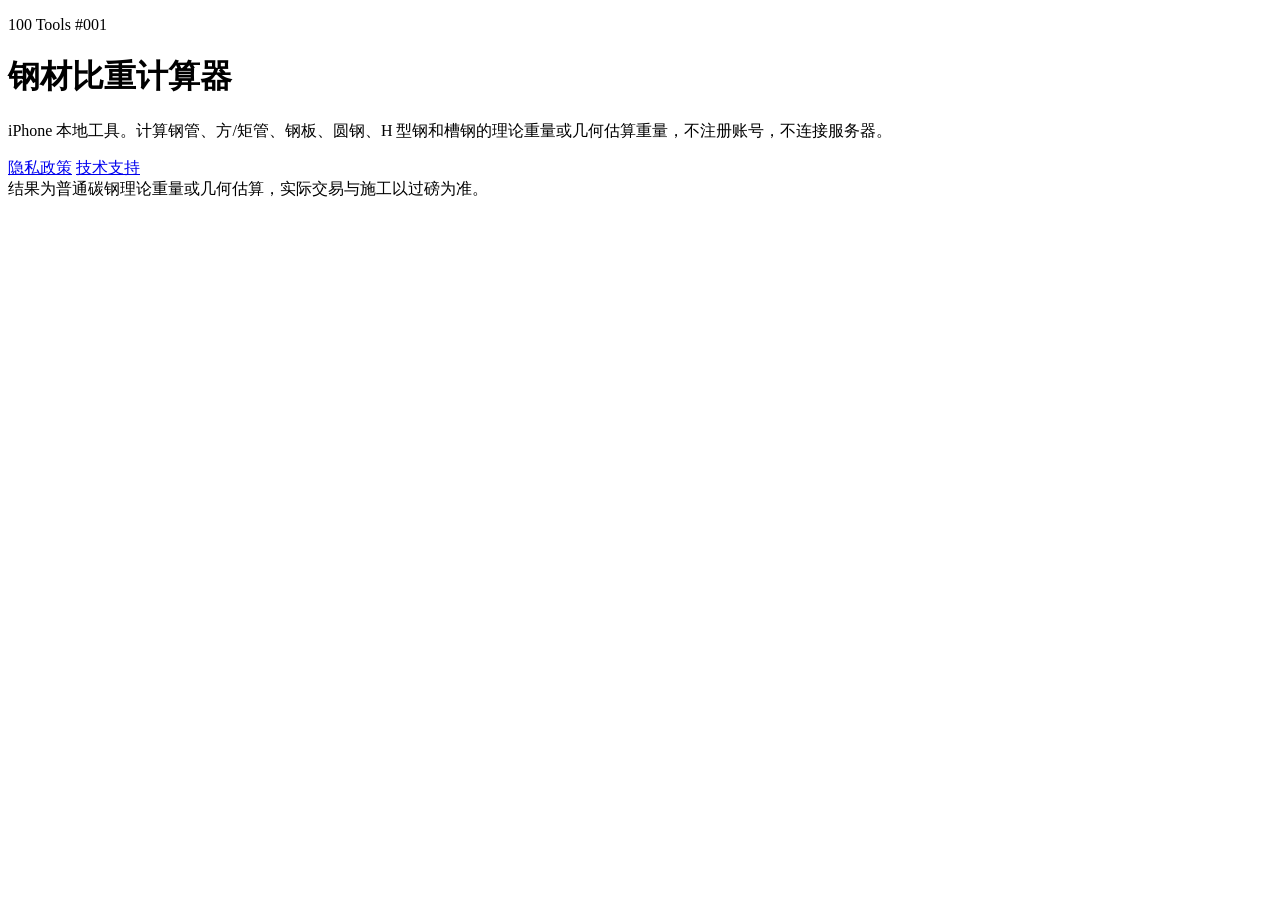
==== index.html @ 985f44a3 "Create index.html for steel weight calculator Added a basic HTML structure for a steel weight calcul" ====
<!DOCTYPE html>
<html lang="zh-Hans">
<head>
  <meta charset="utf-8">
  <meta name="viewport" content="width=device-width, initial-scale=1">
  <title>钢材比重计算器</title>
  <link rel="stylesheet" href="styles.css">
</head>
<body>
  <header>
    <p class="muted">100 Tools #001</p>
    <h1>钢材比重计算器</h1>
    <p class="hero">iPhone 本地工具。计算钢管、方/矩管、钢板、圆钢、H 型钢和槽钢的理论重量或几何估算重量，不注册账号，不连接服务器。</p>
  </header>
  <main>
    <div class="links">
      <a href="privacy/">隐私政策</a>
      <a href="support/">技术支持</a>
    </div>
  </main>
  <footer>结果为普通碳钢理论重量或几何估算，实际交易与施工以过磅为准。</footer>
</body>
</html>
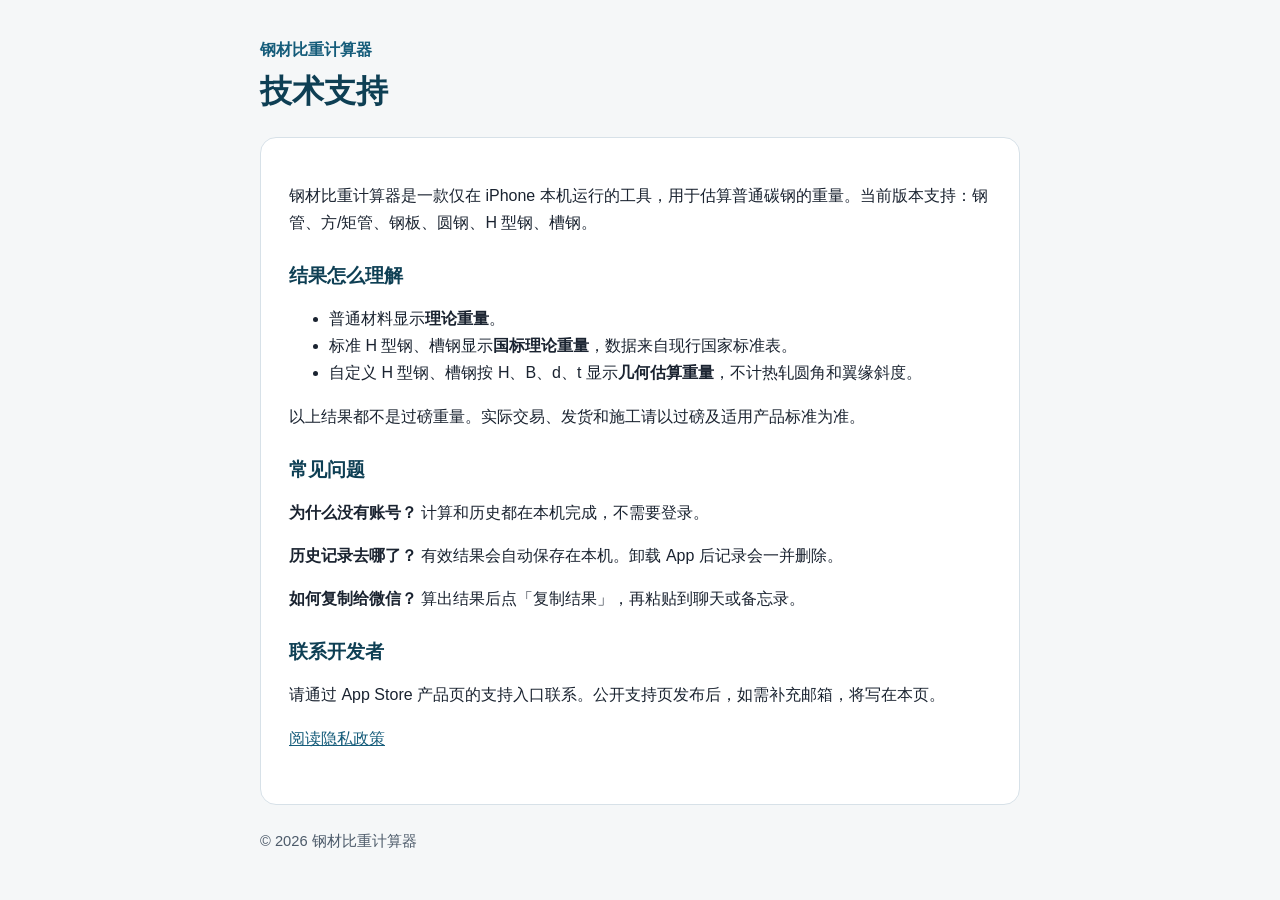
==== commit 914609df: "Add files via upload" ====
--- a/index.html
+++ b/index.html
@@ -3,21 +3,31 @@
 <head>
   <meta charset="utf-8">
   <meta name="viewport" content="width=device-width, initial-scale=1">
-  <title>钢材比重计算器</title>
-  <link rel="stylesheet" href="styles.css">
+  <title>技术支持 · 钢材比重计算器</title>
+  <link rel="stylesheet" href="../styles.css">
 </head>
 <body>
   <header>
-    <p class="muted">100 Tools #001</p>
-    <h1>钢材比重计算器</h1>
-    <p class="hero">iPhone 本地工具。计算钢管、方/矩管、钢板、圆钢、H 型钢和槽钢的理论重量或几何估算重量，不注册账号，不连接服务器。</p>
+    <a href="../">钢材比重计算器</a>
+    <h1>技术支持</h1>
   </header>
   <main>
-    <div class="links">
-      <a href="privacy/">隐私政策</a>
-      <a href="support/">技术支持</a>
-    </div>
+    <p>钢材比重计算器是一款仅在 iPhone 本机运行的工具，用于估算普通碳钢的重量。当前版本支持：钢管、方/矩管、钢板、圆钢、H 型钢、槽钢。</p>
+    <h2>结果怎么理解</h2>
+    <ul>
+      <li>普通材料显示<strong>理论重量</strong>。</li>
+      <li>标准 H 型钢、槽钢显示<strong>国标理论重量</strong>，数据来自现行国家标准表。</li>
+      <li>自定义 H 型钢、槽钢按 H、B、d、t 显示<strong>几何估算重量</strong>，不计热轧圆角和翼缘斜度。</li>
+    </ul>
+    <p>以上结果都不是过磅重量。实际交易、发货和施工请以过磅及适用产品标准为准。</p>
+    <h2>常见问题</h2>
+    <p><strong>为什么没有账号？</strong> 计算和历史都在本机完成，不需要登录。</p>
+    <p><strong>历史记录去哪了？</strong> 有效结果会自动保存在本机。卸载 App 后记录会一并删除。</p>
+    <p><strong>如何复制给微信？</strong> 算出结果后点「复制结果」，再粘贴到聊天或备忘录。</p>
+    <h2>联系开发者</h2>
+    <p>请通过 App Store 产品页的支持入口联系。公开支持页发布后，如需补充邮箱，将写在本页。</p>
+    <p><a href="../privacy/">阅读隐私政策</a></p>
   </main>
-  <footer>结果为普通碳钢理论重量或几何估算，实际交易与施工以过磅为准。</footer>
+  <footer>© 2026 钢材比重计算器</footer>
 </body>
 </html>
--- a/styles.css
+++ b/styles.css
@@ -0,0 +1,125 @@
+:root {
+  --ink: #1a2330;
+  --muted: #4d5b6a;
+  --line: #d7e1e8;
+  --paper: #f5f7f8;
+  --card: #ffffff;
+  --accent: #155c7a;
+  --accent-ink: #0e3f54;
+}
+
+* {
+  box-sizing: border-box;
+}
+
+html,
+body {
+  margin: 0;
+  padding: 0;
+  background: var(--paper);
+  color: var(--ink);
+  font-family: -apple-system, BlinkMacSystemFont, "Segoe UI", "PingFang SC", "Hiragino Sans GB", "Noto Sans SC", sans-serif;
+  line-height: 1.7;
+}
+
+body {
+  min-height: 100vh;
+}
+
+header,
+main,
+footer {
+  width: min(760px, calc(100% - 40px));
+  margin: 0 auto;
+}
+
+header {
+  padding: 36px 0 12px;
+}
+
+header a {
+  color: var(--accent);
+  text-decoration: none;
+  font-weight: 600;
+}
+
+h1,
+h2 {
+  line-height: 1.3;
+  color: var(--accent-ink);
+}
+
+h1 {
+  margin: 8px 0 12px;
+  font-size: 2rem;
+}
+
+h2 {
+  margin-top: 28px;
+  font-size: 1.2rem;
+}
+
+main {
+  background: var(--card);
+  border: 1px solid var(--line);
+  border-radius: 16px;
+  padding: 28px 28px 36px;
+}
+
+p,
+li {
+  color: var(--ink);
+}
+
+.muted,
+footer {
+  color: var(--muted);
+}
+
+.hero {
+  margin: 0 0 18px;
+  color: var(--muted);
+}
+
+.links {
+  display: grid;
+  gap: 12px;
+  margin-top: 24px;
+}
+
+.links a {
+  display: block;
+  padding: 16px 18px;
+  border: 1px solid var(--line);
+  border-radius: 12px;
+  color: var(--accent-ink);
+  text-decoration: none;
+  font-weight: 650;
+  background: #f3f8fb;
+}
+
+.links a:hover,
+.links a:focus {
+  border-color: var(--accent);
+}
+
+a {
+  color: var(--accent);
+}
+
+footer {
+  padding: 24px 0 40px;
+  font-size: 0.92rem;
+}
+
+@media (max-width: 640px) {
+  header,
+  main,
+  footer {
+    width: min(760px, calc(100% - 28px));
+  }
+
+  main {
+    padding: 22px 18px 28px;
+  }
+}
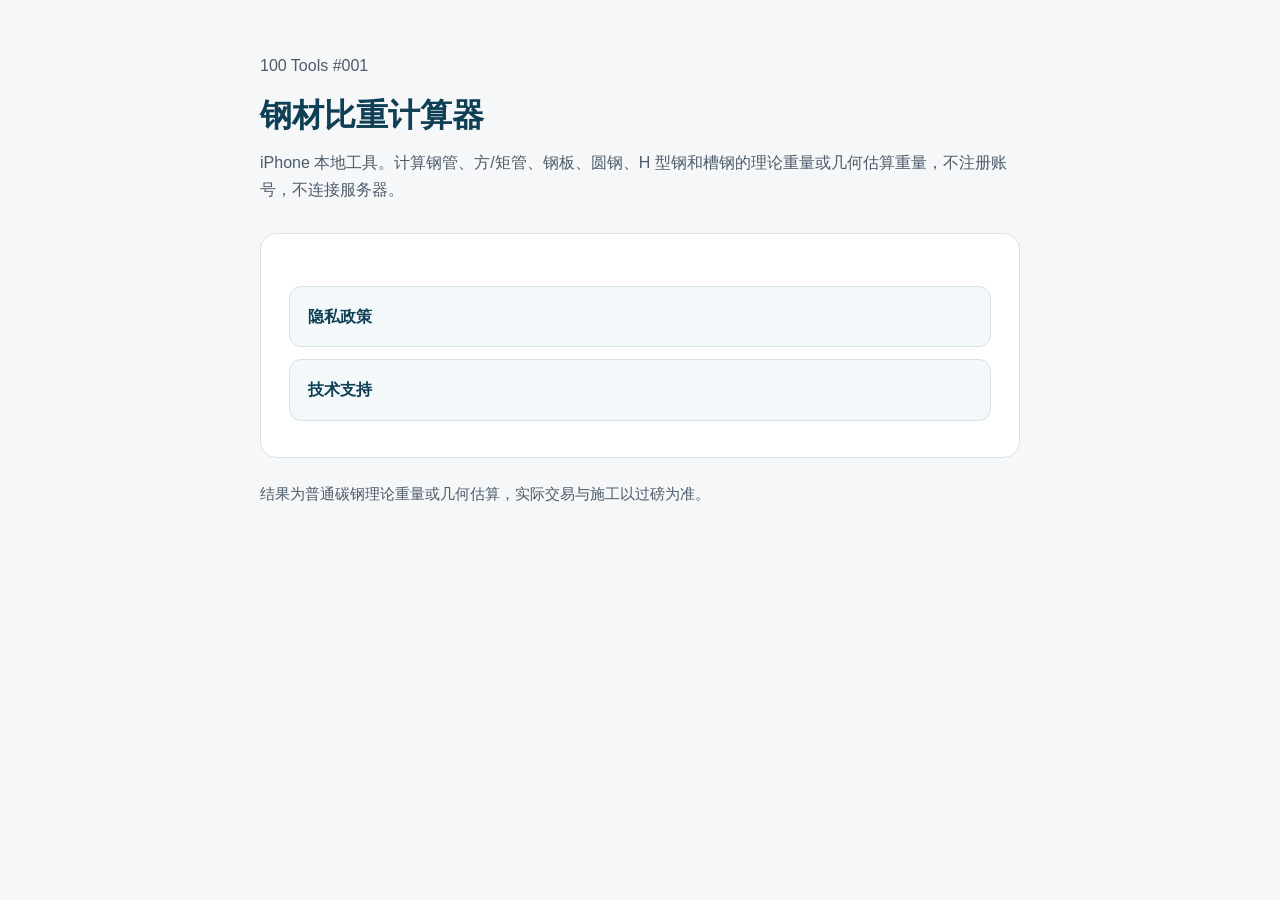
==== commit 3b24dd81: "update index.html" ====
--- a/index.html
+++ b/index.html
@@ -3,31 +3,21 @@
 <head>
   <meta charset="utf-8">
   <meta name="viewport" content="width=device-width, initial-scale=1">
-  <title>技术支持 · 钢材比重计算器</title>
-  <link rel="stylesheet" href="../styles.css">
+  <title>钢材比重计算器</title>
+  <link rel="stylesheet" href="styles.css">
 </head>
 <body>
   <header>
-    <a href="../">钢材比重计算器</a>
-    <h1>技术支持</h1>
+    <p class="muted">100 Tools #001</p>
+    <h1>钢材比重计算器</h1>
+    <p class="hero">iPhone 本地工具。计算钢管、方/矩管、钢板、圆钢、H 型钢和槽钢的理论重量或几何估算重量，不注册账号，不连接服务器。</p>
   </header>
   <main>
-    <p>钢材比重计算器是一款仅在 iPhone 本机运行的工具，用于估算普通碳钢的重量。当前版本支持：钢管、方/矩管、钢板、圆钢、H 型钢、槽钢。</p>
-    <h2>结果怎么理解</h2>
-    <ul>
-      <li>普通材料显示<strong>理论重量</strong>。</li>
-      <li>标准 H 型钢、槽钢显示<strong>国标理论重量</strong>，数据来自现行国家标准表。</li>
-      <li>自定义 H 型钢、槽钢按 H、B、d、t 显示<strong>几何估算重量</strong>，不计热轧圆角和翼缘斜度。</li>
-    </ul>
-    <p>以上结果都不是过磅重量。实际交易、发货和施工请以过磅及适用产品标准为准。</p>
-    <h2>常见问题</h2>
-    <p><strong>为什么没有账号？</strong> 计算和历史都在本机完成，不需要登录。</p>
-    <p><strong>历史记录去哪了？</strong> 有效结果会自动保存在本机。卸载 App 后记录会一并删除。</p>
-    <p><strong>如何复制给微信？</strong> 算出结果后点「复制结果」，再粘贴到聊天或备忘录。</p>
-    <h2>联系开发者</h2>
-    <p>请通过 App Store 产品页的支持入口联系。公开支持页发布后，如需补充邮箱，将写在本页。</p>
-    <p><a href="../privacy/">阅读隐私政策</a></p>
+    <div class="links">
+      <a href="privacy.html">隐私政策</a>
+      <a href="support.html">技术支持</a>
+    </div>
   </main>
-  <footer>© 2026 钢材比重计算器</footer>
+  <footer>结果为普通碳钢理论重量或几何估算，实际交易与施工以过磅为准。</footer>
 </body>
 </html>
